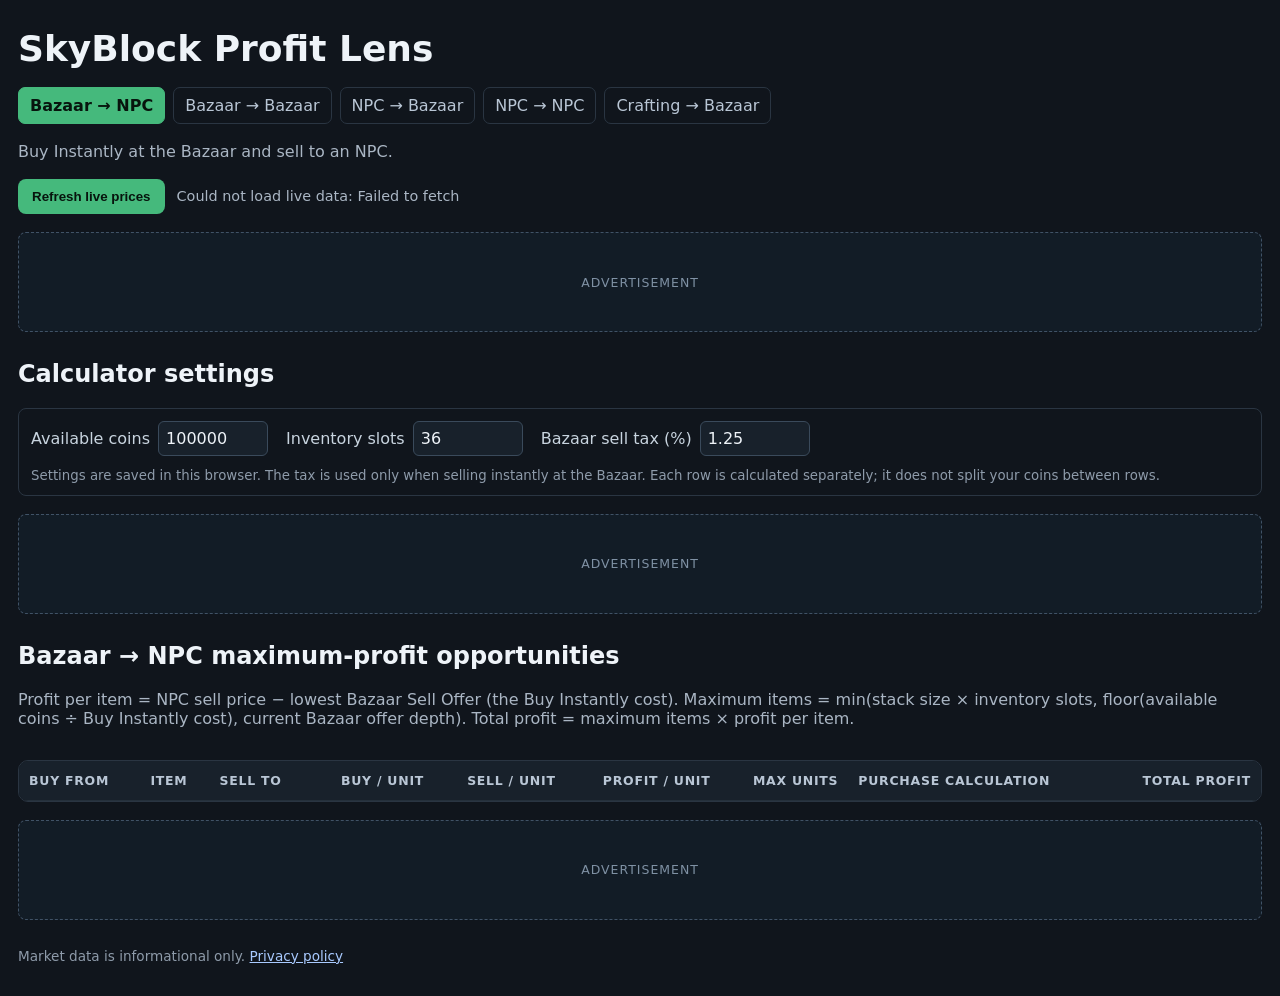
==== docs/index.html @ 34f0963f "Add configurable Bazaar sale tax" ====
<!doctype html><html lang="en"><head><meta charset="utf-8"><meta name="viewport" content="width=device-width, initial-scale=1"><title>SkyBlock Bazaar to NPC Profit Calculator</title><script async data-adsense-loader="true" src="https://pagead2.googlesyndication.com/pagead/js/adsbygoogle.js?client=ca-pub-4658532603581606" crossorigin="anonymous"></script><link rel="stylesheet" href="./styles.css"></head><body data-route="bazaar_to_npc"><h1>SkyBlock Profit Lens</h1><nav aria-label="Profit methods"><a href="./" data-route-link="bazaar_to_npc">Bazaar → NPC</a><a href="./bazaar-to-bazaar.html" data-route-link="bazaar_to_bazaar">Bazaar → Bazaar</a><a href="./npc-to-bazaar.html" data-route-link="npc_to_bazaar">NPC → Bazaar</a><a href="./npc-to-npc.html" data-route-link="npc_to_npc">NPC → NPC</a><a href="./crafting.html" data-route-link="crafting">Crafting → Bazaar</a></nav><p id="intro"></p><button id="refresh">Refresh live prices</button><button id="reset-npc-marks" class="secondary" type="button">Reset NPC daily marks</button><span id="status">Loading...</span><div class="ad-slot" data-ad-slot="header"><span>Advertisement</span></div><aside class="ad-slot ad-rail ad-rail-left" data-ad-slot="left_rail"><span>Advertisement</span></aside><aside class="ad-slot ad-rail ad-rail-right" data-ad-slot="right_rail"><span>Advertisement</span></aside><h2>Calculator settings</h2><div class="settings"><label>Available coins <input id="available-coins" type="number" min="0" step="1" value="100000"></label><label>Inventory slots <input id="inventory-slots" type="number" min="1" max="36" step="1" value="36"></label><label>Bazaar sell tax (%) <input id="bazaar-tax" type="number" min="0" max="100" step="0.01" value="1.25"></label><small>Settings are saved in this browser. The tax is used only when selling instantly at the Bazaar. Each row is calculated separately; it does not split your coins between rows.</small></div><div class="ad-slot" data-ad-slot="settings"><span>Advertisement</span></div><h2 id="method-title"></h2><p id="formula-note"></p><div id="summary" class="summary"></div><div class="table-wrap"><table><thead><tr><th id="buy-from-header">Buy from</th><th id="item-header">Item</th><th id="sell-to-header">Sell to</th><th id="buy-header" class="coins">Buy / unit</th><th id="sell-header" class="coins">Sell / unit</th><th id="profit-header" class="coins">Profit / unit</th><th id="max-header" class="coins">Max units</th><th>Purchase calculation</th><th class="coins">Total profit</th><th id="daily-header">NPC daily limit used?</th></tr></thead><tbody id="results"></tbody></table></div><div class="ad-slot" data-ad-slot="footer"><span>Advertisement</span></div><footer>Market data is informational only. <a href="./privacy.html">Privacy policy</a></footer><script src="./adsense-config.js"></script><script src="./app.js"></script></body></html>
---- docs/styles.css ----
:root { color-scheme: dark; font-family: Inter, system-ui, sans-serif; }
* { box-sizing: border-box; }
body { max-width: 1400px; margin: 0 auto; padding: 28px 18px; background: #10151c; color: #eef3f8; }
h1 { margin: 0; font-size: clamp(1.55rem, 4vw, 2.25rem); }
h2 { margin-top: 28px; } p { color: #aab6c4; margin: 8px 0 18px; }
nav { display: flex; flex-wrap: wrap; gap: 8px; margin: 18px 0; }
nav a { color: #b9c6d5; text-decoration: none; padding: 8px 11px; border: 1px solid #2a3542; border-radius: 7px; }
nav a.active { color: #07140d; background: #45b97c; border-color: #45b97c; font-weight: 700; }
button { border: 0; border-radius: 8px; background: #45b97c; color: #07140d; font-weight: 700; padding: 10px 14px; cursor: pointer; }
button:disabled { opacity: .6; cursor: wait; } #status { margin-left: 12px; color: #aab6c4; font-size: .9rem; }
.settings { display:flex; align-items:center; flex-wrap:wrap; gap:12px 18px; padding:12px; border:1px solid #2a3542; border-radius:8px; }
.settings label { display:flex; align-items:center; gap:8px; color:#c8d4df; }.settings input { width:110px; border:1px solid #3a4a5b; border-radius:6px; background:#18212b; color:#eef3f8; padding:7px; font:inherit; }.settings small{color:#8e9baa;flex-basis:100%}
.summary { display:flex; flex-wrap:wrap; gap:10px; margin:12px 0; color:#c8d4df; }.summary span{padding:8px 10px;background:#18212b;border-radius:7px;font-variant-numeric:tabular-nums}
.source { min-width: 145px; color: #d5e0eb; white-space: nowrap; }
.table-wrap { margin-top:14px; border:1px solid #2a3542; border-radius:10px; overflow-x:auto; } table{width:100%;min-width:1180px;border-collapse:collapse} th,td{padding:12px 10px;text-align:left;border-bottom:1px solid #25303b} th{background:#18212b;color:#b9c6d5;font-size:.78rem;letter-spacing:.06em;text-transform:uppercase}tr:last-child td{border-bottom:0}tr:hover td{background:#17212b}.coins{text-align:right;font-variant-numeric:tabular-nums;white-space:nowrap}.profit{color:#72e3a4;font-weight:700}.formula{color:#a9caff;white-space:nowrap}.error{color:#ff8e8e}
.ad-slot { min-height:100px; display:grid; place-items:center; margin:18px 0; border:1px dashed #405266; border-radius:8px; background:#121c26; color:#7f91a4; font-size:.78rem; letter-spacing:.08em; text-transform:uppercase }.ad-slot:has(ins){display:block;min-height:0;border-style:solid}.ad-slot.ad-preview{border-color:#7d65d8;background:#1d1835;color:#d4c7ff}.ad-rail{display:none;position:fixed;top:150px;width:140px;min-height:600px;z-index:2}.ad-rail-left{left:max(12px,calc(50vw - 900px))}.ad-rail-right{right:max(12px,calc(50vw - 900px))}@media (min-width:1750px){.ad-rail{display:grid}}footer{margin:28px 0 4px;color:#8e9baa;font-size:.85rem}footer a{color:#a9caff}

.secondary { background: #273545; color: #dce7f2; }
.limit-used td { opacity: .52; }
td:has(input[type="checkbox"]) { text-align: center; }
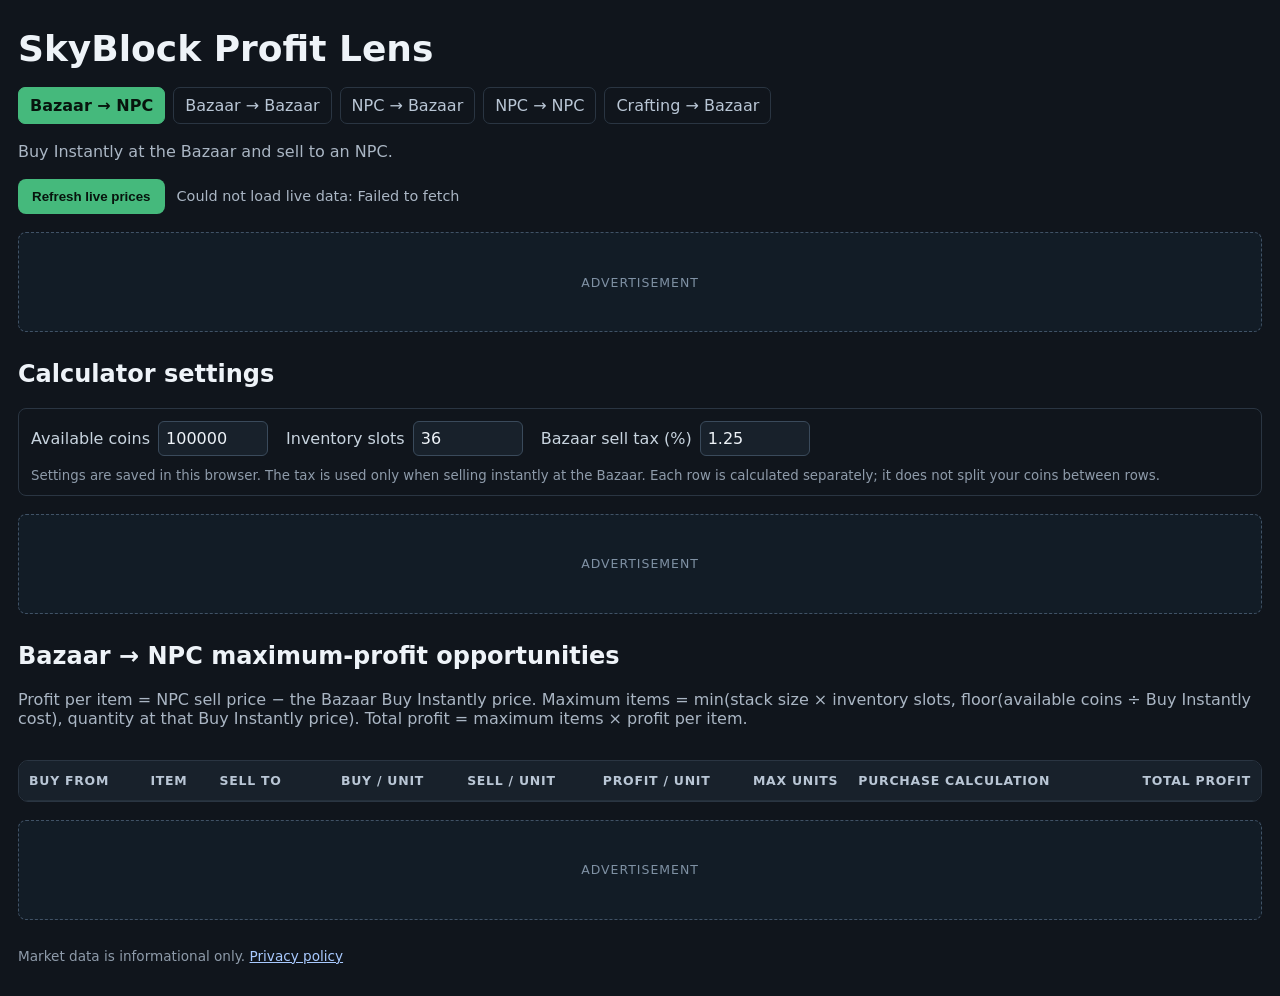
==== commit 2101772c: "Version calculator script after Bazaar price fix" ====
--- a/docs/index.html
+++ b/docs/index.html
@@ -1 +1 @@
-<!doctype html><html lang="en"><head><meta charset="utf-8"><meta name="viewport" content="width=device-width, initial-scale=1"><title>SkyBlock Bazaar to NPC Profit Calculator</title><script async data-adsense-loader="true" src="https://pagead2.googlesyndication.com/pagead/js/adsbygoogle.js?client=ca-pub-4658532603581606" crossorigin="anonymous"></script><link rel="stylesheet" href="./styles.css"></head><body data-route="bazaar_to_npc"><h1>SkyBlock Profit Lens</h1><nav aria-label="Profit methods"><a href="./" data-route-link="bazaar_to_npc">Bazaar → NPC</a><a href="./bazaar-to-bazaar.html" data-route-link="bazaar_to_bazaar">Bazaar → Bazaar</a><a href="./npc-to-bazaar.html" data-route-link="npc_to_bazaar">NPC → Bazaar</a><a href="./npc-to-npc.html" data-route-link="npc_to_npc">NPC → NPC</a><a href="./crafting.html" data-route-link="crafting">Crafting → Bazaar</a></nav><p id="intro"></p><button id="refresh">Refresh live prices</button><button id="reset-npc-marks" class="secondary" type="button">Reset NPC daily marks</button><span id="status">Loading...</span><div class="ad-slot" data-ad-slot="header"><span>Advertisement</span></div><aside class="ad-slot ad-rail ad-rail-left" data-ad-slot="left_rail"><span>Advertisement</span></aside><aside class="ad-slot ad-rail ad-rail-right" data-ad-slot="right_rail"><span>Advertisement</span></aside><h2>Calculator settings</h2><div class="settings"><label>Available coins <input id="available-coins" type="number" min="0" step="1" value="100000"></label><label>Inventory slots <input id="inventory-slots" type="number" min="1" max="36" step="1" value="36"></label><label>Bazaar sell tax (%) <input id="bazaar-tax" type="number" min="0" max="100" step="0.01" value="1.25"></label><small>Settings are saved in this browser. The tax is used only when selling instantly at the Bazaar. Each row is calculated separately; it does not split your coins between rows.</small></div><div class="ad-slot" data-ad-slot="settings"><span>Advertisement</span></div><h2 id="method-title"></h2><p id="formula-note"></p><div id="summary" class="summary"></div><div class="table-wrap"><table><thead><tr><th id="buy-from-header">Buy from</th><th id="item-header">Item</th><th id="sell-to-header">Sell to</th><th id="buy-header" class="coins">Buy / unit</th><th id="sell-header" class="coins">Sell / unit</th><th id="profit-header" class="coins">Profit / unit</th><th id="max-header" class="coins">Max units</th><th>Purchase calculation</th><th class="coins">Total profit</th><th id="daily-header">NPC daily limit used?</th></tr></thead><tbody id="results"></tbody></table></div><div class="ad-slot" data-ad-slot="footer"><span>Advertisement</span></div><footer>Market data is informational only. <a href="./privacy.html">Privacy policy</a></footer><script src="./adsense-config.js"></script><script src="./app.js"></script></body></html>
+<!doctype html><html lang="en"><head><meta charset="utf-8"><meta name="viewport" content="width=device-width, initial-scale=1"><title>SkyBlock Bazaar to NPC Profit Calculator</title><script async data-adsense-loader="true" src="https://pagead2.googlesyndication.com/pagead/js/adsbygoogle.js?client=ca-pub-4658532603581606" crossorigin="anonymous"></script><link rel="stylesheet" href="./styles.css"></head><body data-route="bazaar_to_npc"><h1>SkyBlock Profit Lens</h1><nav aria-label="Profit methods"><a href="./" data-route-link="bazaar_to_npc">Bazaar → NPC</a><a href="./bazaar-to-bazaar.html" data-route-link="bazaar_to_bazaar">Bazaar → Bazaar</a><a href="./npc-to-bazaar.html" data-route-link="npc_to_bazaar">NPC → Bazaar</a><a href="./npc-to-npc.html" data-route-link="npc_to_npc">NPC → NPC</a><a href="./crafting.html" data-route-link="crafting">Crafting → Bazaar</a></nav><p id="intro"></p><button id="refresh">Refresh live prices</button><button id="reset-npc-marks" class="secondary" type="button">Reset NPC daily marks</button><span id="status">Loading...</span><div class="ad-slot" data-ad-slot="header"><span>Advertisement</span></div><aside class="ad-slot ad-rail ad-rail-left" data-ad-slot="left_rail"><span>Advertisement</span></aside><aside class="ad-slot ad-rail ad-rail-right" data-ad-slot="right_rail"><span>Advertisement</span></aside><h2>Calculator settings</h2><div class="settings"><label>Available coins <input id="available-coins" type="number" min="0" step="1" value="100000"></label><label>Inventory slots <input id="inventory-slots" type="number" min="1" max="36" step="1" value="36"></label><label>Bazaar sell tax (%) <input id="bazaar-tax" type="number" min="0" max="100" step="0.01" value="1.25"></label><small>Settings are saved in this browser. The tax is used only when selling instantly at the Bazaar. Each row is calculated separately; it does not split your coins between rows.</small></div><div class="ad-slot" data-ad-slot="settings"><span>Advertisement</span></div><h2 id="method-title"></h2><p id="formula-note"></p><div id="summary" class="summary"></div><div class="table-wrap"><table><thead><tr><th id="buy-from-header">Buy from</th><th id="item-header">Item</th><th id="sell-to-header">Sell to</th><th id="buy-header" class="coins">Buy / unit</th><th id="sell-header" class="coins">Sell / unit</th><th id="profit-header" class="coins">Profit / unit</th><th id="max-header" class="coins">Max units</th><th>Purchase calculation</th><th class="coins">Total profit</th><th id="daily-header">NPC daily limit used?</th></tr></thead><tbody id="results"></tbody></table></div><div class="ad-slot" data-ad-slot="footer"><span>Advertisement</span></div><footer>Market data is informational only. <a href="./privacy.html">Privacy policy</a></footer><script src="./adsense-config.js"></script><script src="./app.js?v=dd5412b"></script></body></html>
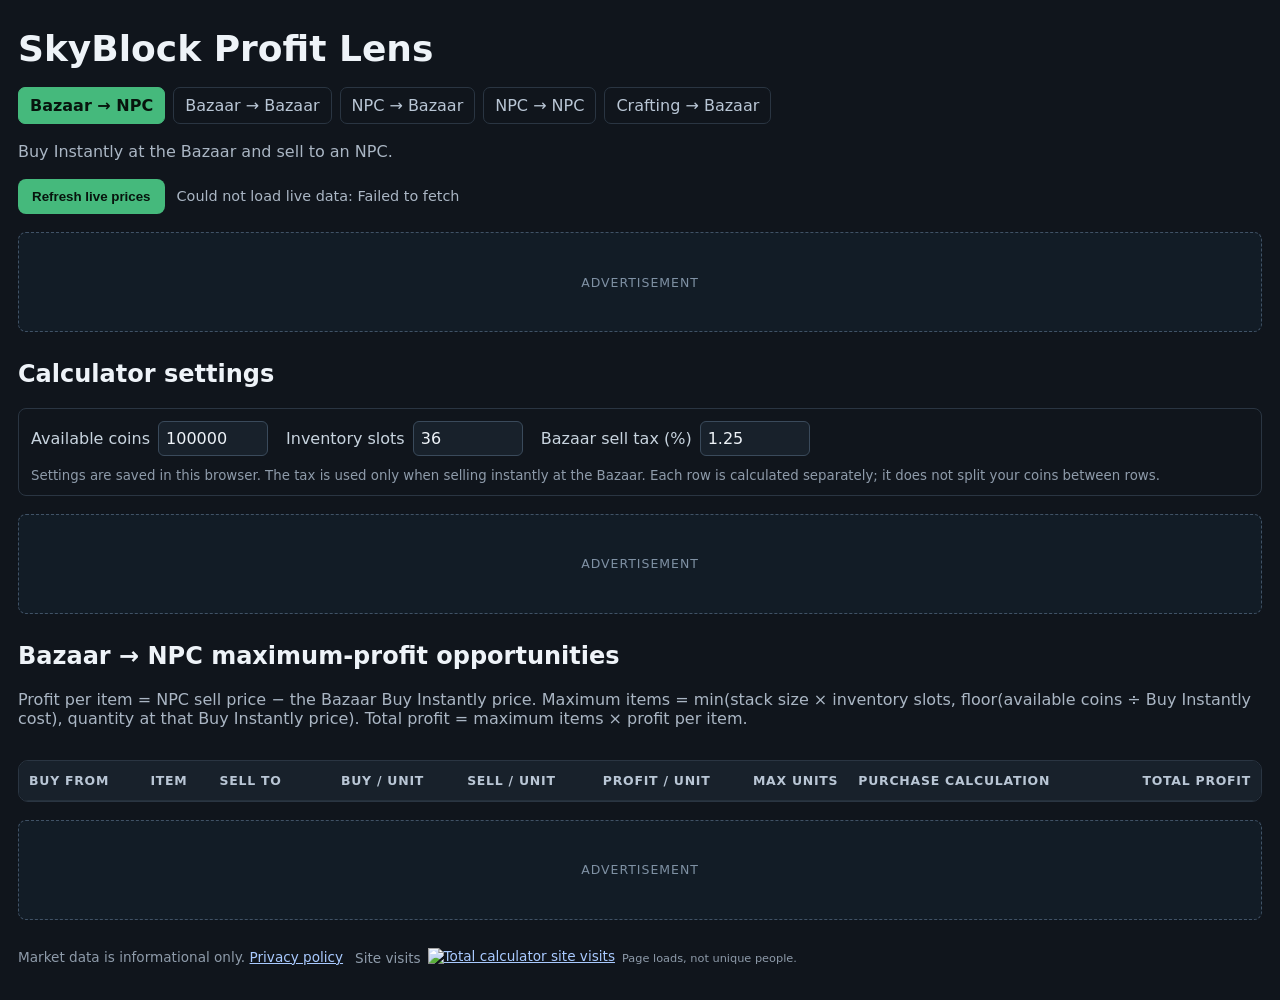
==== commit 1f465c50: "Show visit counter on calculator pages" ====
--- a/docs/index.html
+++ b/docs/index.html
@@ -1 +1 @@
-<!doctype html><html lang="en"><head><meta charset="utf-8"><meta name="viewport" content="width=device-width, initial-scale=1"><title>SkyBlock Bazaar to NPC Profit Calculator</title><script async data-adsense-loader="true" src="https://pagead2.googlesyndication.com/pagead/js/adsbygoogle.js?client=ca-pub-4658532603581606" crossorigin="anonymous"></script><link rel="stylesheet" href="./styles.css"></head><body data-route="bazaar_to_npc"><h1>SkyBlock Profit Lens</h1><nav aria-label="Profit methods"><a href="./" data-route-link="bazaar_to_npc">Bazaar → NPC</a><a href="./bazaar-to-bazaar.html" data-route-link="bazaar_to_bazaar">Bazaar → Bazaar</a><a href="./npc-to-bazaar.html" data-route-link="npc_to_bazaar">NPC → Bazaar</a><a href="./npc-to-npc.html" data-route-link="npc_to_npc">NPC → NPC</a><a href="./crafting.html" data-route-link="crafting">Crafting → Bazaar</a></nav><p id="intro"></p><button id="refresh">Refresh live prices</button><button id="reset-npc-marks" class="secondary" type="button">Reset NPC daily marks</button><span id="status">Loading...</span><div class="ad-slot" data-ad-slot="header"><span>Advertisement</span></div><aside class="ad-slot ad-rail ad-rail-left" data-ad-slot="left_rail"><span>Advertisement</span></aside><aside class="ad-slot ad-rail ad-rail-right" data-ad-slot="right_rail"><span>Advertisement</span></aside><h2>Calculator settings</h2><div class="settings"><label>Available coins <input id="available-coins" type="number" min="0" step="1" value="100000"></label><label>Inventory slots <input id="inventory-slots" type="number" min="1" max="36" step="1" value="36"></label><label>Bazaar sell tax (%) <input id="bazaar-tax" type="number" min="0" max="100" step="0.01" value="1.25"></label><small>Settings are saved in this browser. The tax is used only when selling instantly at the Bazaar. Each row is calculated separately; it does not split your coins between rows.</small></div><div class="ad-slot" data-ad-slot="settings"><span>Advertisement</span></div><h2 id="method-title"></h2><p id="formula-note"></p><div id="summary" class="summary"></div><div class="table-wrap"><table><thead><tr><th id="buy-from-header">Buy from</th><th id="item-header">Item</th><th id="sell-to-header">Sell to</th><th id="buy-header" class="coins">Buy / unit</th><th id="sell-header" class="coins">Sell / unit</th><th id="profit-header" class="coins">Profit / unit</th><th id="max-header" class="coins">Max units</th><th>Purchase calculation</th><th class="coins">Total profit</th><th id="daily-header">NPC daily limit used?</th></tr></thead><tbody id="results"></tbody></table></div><div class="ad-slot" data-ad-slot="footer"><span>Advertisement</span></div><footer>Market data is informational only. <a href="./privacy.html">Privacy policy</a></footer><script src="./adsense-config.js"></script><script src="./app.js?v=dd5412b"></script></body></html>
+<!doctype html><html lang="en"><head><meta charset="utf-8"><meta name="viewport" content="width=device-width, initial-scale=1"><title>SkyBlock Bazaar to NPC Profit Calculator</title><script async data-adsense-loader="true" src="https://pagead2.googlesyndication.com/pagead/js/adsbygoogle.js?client=ca-pub-4658532603581606" crossorigin="anonymous"></script><link rel="stylesheet" href="./styles.css"></head><body data-route="bazaar_to_npc"><h1>SkyBlock Profit Lens</h1><nav aria-label="Profit methods"><a href="./" data-route-link="bazaar_to_npc">Bazaar → NPC</a><a href="./bazaar-to-bazaar.html" data-route-link="bazaar_to_bazaar">Bazaar → Bazaar</a><a href="./npc-to-bazaar.html" data-route-link="npc_to_bazaar">NPC → Bazaar</a><a href="./npc-to-npc.html" data-route-link="npc_to_npc">NPC → NPC</a><a href="./crafting.html" data-route-link="crafting">Crafting → Bazaar</a></nav><p id="intro"></p><button id="refresh">Refresh live prices</button><button id="reset-npc-marks" class="secondary" type="button">Reset NPC daily marks</button><span id="status">Loading...</span><div class="ad-slot" data-ad-slot="header"><span>Advertisement</span></div><aside class="ad-slot ad-rail ad-rail-left" data-ad-slot="left_rail"><span>Advertisement</span></aside><aside class="ad-slot ad-rail ad-rail-right" data-ad-slot="right_rail"><span>Advertisement</span></aside><h2>Calculator settings</h2><div class="settings"><label>Available coins <input id="available-coins" type="number" min="0" step="1" value="100000"></label><label>Inventory slots <input id="inventory-slots" type="number" min="1" max="36" step="1" value="36"></label><label>Bazaar sell tax (%) <input id="bazaar-tax" type="number" min="0" max="100" step="0.01" value="1.25"></label><small>Settings are saved in this browser. The tax is used only when selling instantly at the Bazaar. Each row is calculated separately; it does not split your coins between rows.</small></div><div class="ad-slot" data-ad-slot="settings"><span>Advertisement</span></div><h2 id="method-title"></h2><p id="formula-note"></p><div id="summary" class="summary"></div><div class="table-wrap"><table><thead><tr><th id="buy-from-header">Buy from</th><th id="item-header">Item</th><th id="sell-to-header">Sell to</th><th id="buy-header" class="coins">Buy / unit</th><th id="sell-header" class="coins">Sell / unit</th><th id="profit-header" class="coins">Profit / unit</th><th id="max-header" class="coins">Max units</th><th>Purchase calculation</th><th class="coins">Total profit</th><th id="daily-header">NPC daily limit used?</th></tr></thead><tbody id="results"></tbody></table></div><div class="ad-slot" data-ad-slot="footer"><span>Advertisement</span></div><footer>Market data is informational only. <a href="./privacy.html">Privacy policy</a><span class="visit-counter"><span>Site visits</span><a href="https://hits.sh/omkarrajeshkokane.github.io/hypixel-skyblock-profit-lens/" target="_blank" rel="noopener noreferrer"><img src="https://hits.sh/omkarrajeshkokane.github.io/hypixel-skyblock-profit-lens.svg?view=total&amp;style=flat-square&amp;label=Visits&amp;color=3bc480&amp;labelColor=182230" alt="Total calculator site visits" loading="lazy"></a><small>Page loads, not unique people.</small></span></footer><script src="./adsense-config.js"></script><script src="./app.js?v=recipe-audit-20260804"></script></body></html>
--- a/docs/styles.css
+++ b/docs/styles.css
@@ -18,3 +18,5 @@
 .secondary { background: #273545; color: #dce7f2; }
 .limit-used td { opacity: .52; }
 td:has(input[type="checkbox"]) { text-align: center; }
+
+.visit-counter{display:inline-flex;align-items:center;gap:7px;margin-left:12px;vertical-align:middle}.visit-counter img{display:block;height:20px;max-width:100%}.visit-counter small{color:#8e9baa}
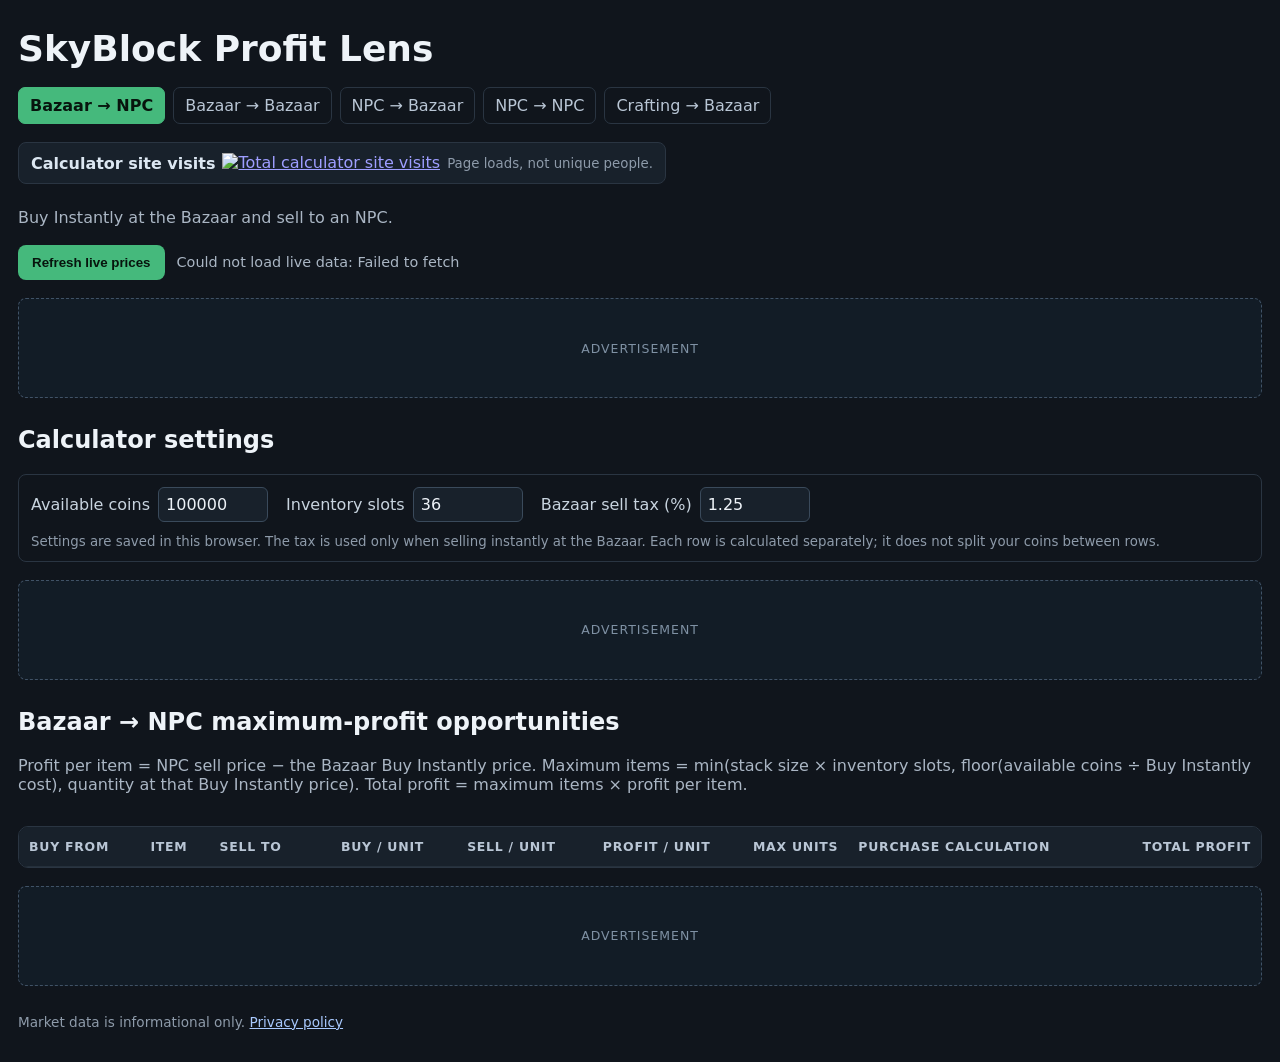
==== commit 78bffd85: "Promote visit counter on calculator home" ====
--- a/docs/index.html
+++ b/docs/index.html
@@ -1 +1 @@
-<!doctype html><html lang="en"><head><meta charset="utf-8"><meta name="viewport" content="width=device-width, initial-scale=1"><title>SkyBlock Bazaar to NPC Profit Calculator</title><script async data-adsense-loader="true" src="https://pagead2.googlesyndication.com/pagead/js/adsbygoogle.js?client=ca-pub-4658532603581606" crossorigin="anonymous"></script><link rel="stylesheet" href="./styles.css"></head><body data-route="bazaar_to_npc"><h1>SkyBlock Profit Lens</h1><nav aria-label="Profit methods"><a href="./" data-route-link="bazaar_to_npc">Bazaar → NPC</a><a href="./bazaar-to-bazaar.html" data-route-link="bazaar_to_bazaar">Bazaar → Bazaar</a><a href="./npc-to-bazaar.html" data-route-link="npc_to_bazaar">NPC → Bazaar</a><a href="./npc-to-npc.html" data-route-link="npc_to_npc">NPC → NPC</a><a href="./crafting.html" data-route-link="crafting">Crafting → Bazaar</a></nav><p id="intro"></p><button id="refresh">Refresh live prices</button><button id="reset-npc-marks" class="secondary" type="button">Reset NPC daily marks</button><span id="status">Loading...</span><div class="ad-slot" data-ad-slot="header"><span>Advertisement</span></div><aside class="ad-slot ad-rail ad-rail-left" data-ad-slot="left_rail"><span>Advertisement</span></aside><aside class="ad-slot ad-rail ad-rail-right" data-ad-slot="right_rail"><span>Advertisement</span></aside><h2>Calculator settings</h2><div class="settings"><label>Available coins <input id="available-coins" type="number" min="0" step="1" value="100000"></label><label>Inventory slots <input id="inventory-slots" type="number" min="1" max="36" step="1" value="36"></label><label>Bazaar sell tax (%) <input id="bazaar-tax" type="number" min="0" max="100" step="0.01" value="1.25"></label><small>Settings are saved in this browser. The tax is used only when selling instantly at the Bazaar. Each row is calculated separately; it does not split your coins between rows.</small></div><div class="ad-slot" data-ad-slot="settings"><span>Advertisement</span></div><h2 id="method-title"></h2><p id="formula-note"></p><div id="summary" class="summary"></div><div class="table-wrap"><table><thead><tr><th id="buy-from-header">Buy from</th><th id="item-header">Item</th><th id="sell-to-header">Sell to</th><th id="buy-header" class="coins">Buy / unit</th><th id="sell-header" class="coins">Sell / unit</th><th id="profit-header" class="coins">Profit / unit</th><th id="max-header" class="coins">Max units</th><th>Purchase calculation</th><th class="coins">Total profit</th><th id="daily-header">NPC daily limit used?</th></tr></thead><tbody id="results"></tbody></table></div><div class="ad-slot" data-ad-slot="footer"><span>Advertisement</span></div><footer>Market data is informational only. <a href="./privacy.html">Privacy policy</a><span class="visit-counter"><span>Site visits</span><a href="https://hits.sh/omkarrajeshkokane.github.io/hypixel-skyblock-profit-lens/" target="_blank" rel="noopener noreferrer"><img src="https://hits.sh/omkarrajeshkokane.github.io/hypixel-skyblock-profit-lens.svg?view=total&amp;style=flat-square&amp;label=Visits&amp;color=3bc480&amp;labelColor=182230" alt="Total calculator site visits" loading="lazy"></a><small>Page loads, not unique people.</small></span></footer><script src="./adsense-config.js"></script><script src="./app.js?v=recipe-audit-20260804"></script></body></html>
+<!doctype html><html lang="en"><head><meta charset="utf-8"><meta name="viewport" content="width=device-width, initial-scale=1"><title>SkyBlock Bazaar to NPC Profit Calculator</title><script async data-adsense-loader="true" src="https://pagead2.googlesyndication.com/pagead/js/adsbygoogle.js?client=ca-pub-4658532603581606" crossorigin="anonymous"></script><link rel="stylesheet" href="./styles.css"></head><body data-route="bazaar_to_npc"><h1>SkyBlock Profit Lens</h1><nav aria-label="Profit methods"><a href="./" data-route-link="bazaar_to_npc">Bazaar → NPC</a><a href="./bazaar-to-bazaar.html" data-route-link="bazaar_to_bazaar">Bazaar → Bazaar</a><a href="./npc-to-bazaar.html" data-route-link="npc_to_bazaar">NPC → Bazaar</a><a href="./npc-to-npc.html" data-route-link="npc_to_npc">NPC → NPC</a><a href="./crafting.html" data-route-link="crafting">Crafting → Bazaar</a></nav><div class="visit-counter home-visit-counter"><strong>Calculator site visits</strong><a href="https://hits.sh/omkarrajeshkokane.github.io/hypixel-skyblock-profit-lens/" target="_blank" rel="noopener noreferrer"><img src="https://hits.sh/omkarrajeshkokane.github.io/hypixel-skyblock-profit-lens.svg?view=total&amp;style=flat-square&amp;label=Visits&amp;color=3bc480&amp;labelColor=182230" alt="Total calculator site visits" loading="lazy"></a><small>Page loads, not unique people.</small></div><p id="intro"></p><button id="refresh">Refresh live prices</button><button id="reset-npc-marks" class="secondary" type="button">Reset NPC daily marks</button><span id="status">Loading...</span><div class="ad-slot" data-ad-slot="header"><span>Advertisement</span></div><aside class="ad-slot ad-rail ad-rail-left" data-ad-slot="left_rail"><span>Advertisement</span></aside><aside class="ad-slot ad-rail ad-rail-right" data-ad-slot="right_rail"><span>Advertisement</span></aside><h2>Calculator settings</h2><div class="settings"><label>Available coins <input id="available-coins" type="number" min="0" step="1" value="100000"></label><label>Inventory slots <input id="inventory-slots" type="number" min="1" max="36" step="1" value="36"></label><label>Bazaar sell tax (%) <input id="bazaar-tax" type="number" min="0" max="100" step="0.01" value="1.25"></label><small>Settings are saved in this browser. The tax is used only when selling instantly at the Bazaar. Each row is calculated separately; it does not split your coins between rows.</small></div><div class="ad-slot" data-ad-slot="settings"><span>Advertisement</span></div><h2 id="method-title"></h2><p id="formula-note"></p><div id="summary" class="summary"></div><div class="table-wrap"><table><thead><tr><th id="buy-from-header">Buy from</th><th id="item-header">Item</th><th id="sell-to-header">Sell to</th><th id="buy-header" class="coins">Buy / unit</th><th id="sell-header" class="coins">Sell / unit</th><th id="profit-header" class="coins">Profit / unit</th><th id="max-header" class="coins">Max units</th><th>Purchase calculation</th><th class="coins">Total profit</th><th id="daily-header">NPC daily limit used?</th></tr></thead><tbody id="results"></tbody></table></div><div class="ad-slot" data-ad-slot="footer"><span>Advertisement</span></div><footer>Market data is informational only. <a href="./privacy.html">Privacy policy</a></footer><script src="./adsense-config.js"></script><script src="./app.js?v=recipe-audit-20260804"></script></body></html>
--- a/docs/styles.css
+++ b/docs/styles.css
@@ -20,3 +20,5 @@
 td:has(input[type="checkbox"]) { text-align: center; }
 
 .visit-counter{display:inline-flex;align-items:center;gap:7px;margin-left:12px;vertical-align:middle}.visit-counter img{display:block;height:20px;max-width:100%}.visit-counter small{color:#8e9baa}
+
+.home-visit-counter{margin:0 0 16px;padding:10px 12px;border:1px solid #2a3542;border-radius:8px;background:#18212b;width:fit-content}.home-visit-counter strong{color:#dce7f2}
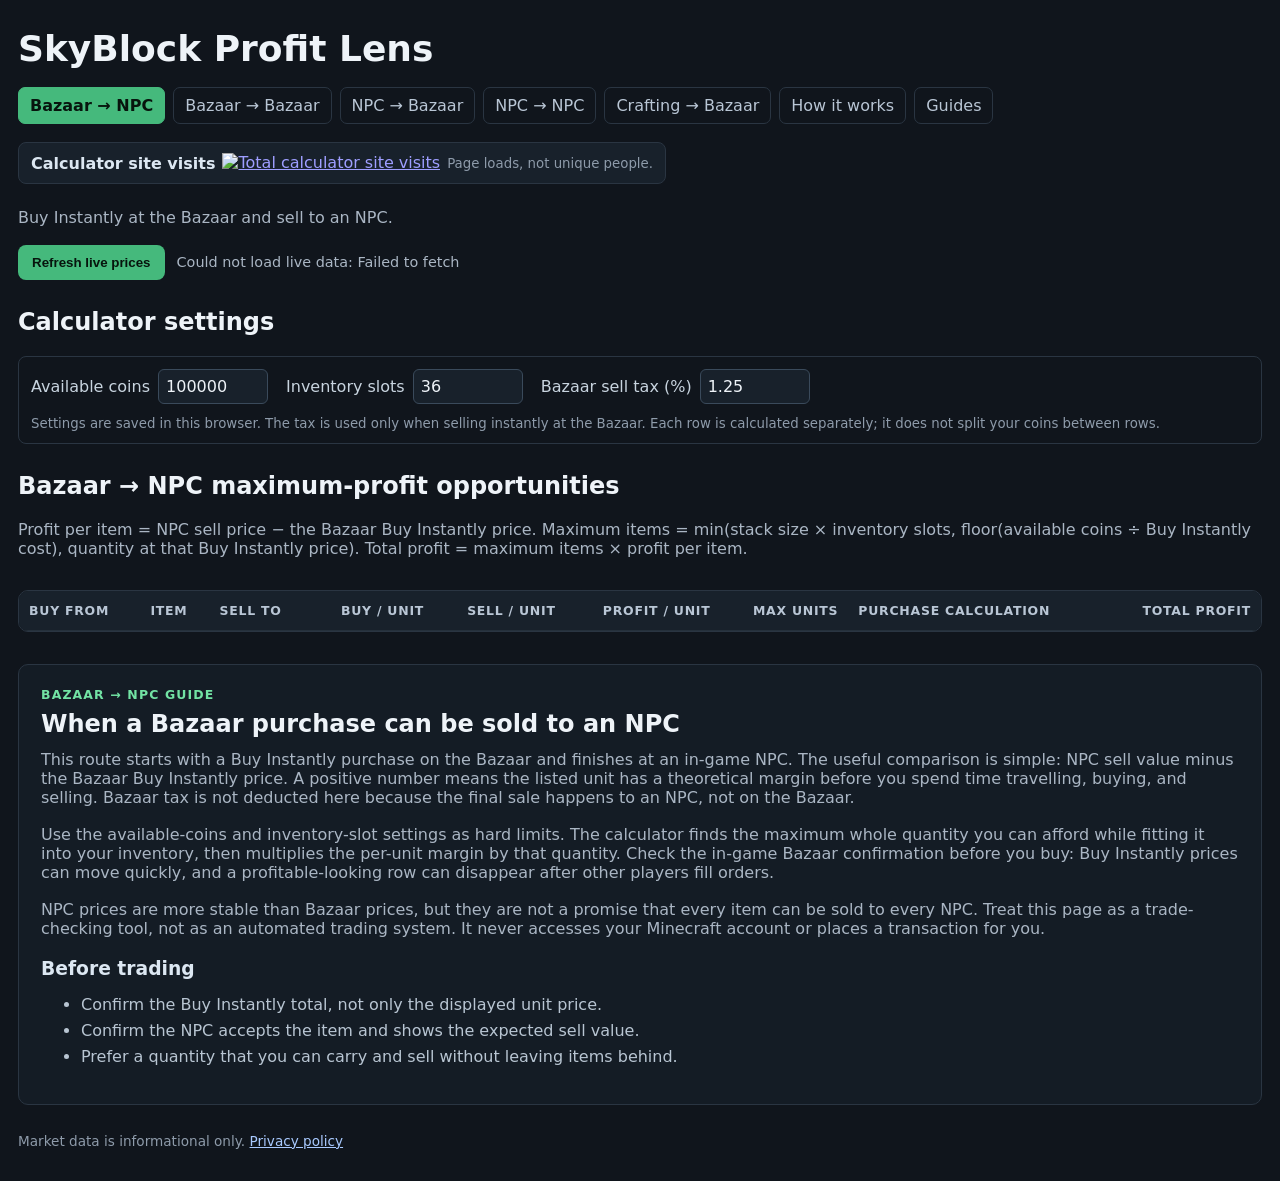
==== commit cd4bc55f: "Improve calculator content for AdSense review" ====
--- a/docs/index.html
+++ b/docs/index.html
@@ -1 +1 @@
-<!doctype html><html lang="en"><head><meta charset="utf-8"><meta name="viewport" content="width=device-width, initial-scale=1"><title>SkyBlock Bazaar to NPC Profit Calculator</title><script async data-adsense-loader="true" src="https://pagead2.googlesyndication.com/pagead/js/adsbygoogle.js?client=ca-pub-4658532603581606" crossorigin="anonymous"></script><link rel="stylesheet" href="./styles.css"></head><body data-route="bazaar_to_npc"><h1>SkyBlock Profit Lens</h1><nav aria-label="Profit methods"><a href="./" data-route-link="bazaar_to_npc">Bazaar → NPC</a><a href="./bazaar-to-bazaar.html" data-route-link="bazaar_to_bazaar">Bazaar → Bazaar</a><a href="./npc-to-bazaar.html" data-route-link="npc_to_bazaar">NPC → Bazaar</a><a href="./npc-to-npc.html" data-route-link="npc_to_npc">NPC → NPC</a><a href="./crafting.html" data-route-link="crafting">Crafting → Bazaar</a></nav><div class="visit-counter home-visit-counter"><strong>Calculator site visits</strong><a href="https://hits.sh/omkarrajeshkokane.github.io/hypixel-skyblock-profit-lens/" target="_blank" rel="noopener noreferrer"><img src="https://hits.sh/omkarrajeshkokane.github.io/hypixel-skyblock-profit-lens.svg?view=total&amp;style=flat-square&amp;label=Visits&amp;color=3bc480&amp;labelColor=182230" alt="Total calculator site visits" loading="lazy"></a><small>Page loads, not unique people.</small></div><p id="intro"></p><button id="refresh">Refresh live prices</button><button id="reset-npc-marks" class="secondary" type="button">Reset NPC daily marks</button><span id="status">Loading...</span><div class="ad-slot" data-ad-slot="header"><span>Advertisement</span></div><aside class="ad-slot ad-rail ad-rail-left" data-ad-slot="left_rail"><span>Advertisement</span></aside><aside class="ad-slot ad-rail ad-rail-right" data-ad-slot="right_rail"><span>Advertisement</span></aside><h2>Calculator settings</h2><div class="settings"><label>Available coins <input id="available-coins" type="number" min="0" step="1" value="100000"></label><label>Inventory slots <input id="inventory-slots" type="number" min="1" max="36" step="1" value="36"></label><label>Bazaar sell tax (%) <input id="bazaar-tax" type="number" min="0" max="100" step="0.01" value="1.25"></label><small>Settings are saved in this browser. The tax is used only when selling instantly at the Bazaar. Each row is calculated separately; it does not split your coins between rows.</small></div><div class="ad-slot" data-ad-slot="settings"><span>Advertisement</span></div><h2 id="method-title"></h2><p id="formula-note"></p><div id="summary" class="summary"></div><div class="table-wrap"><table><thead><tr><th id="buy-from-header">Buy from</th><th id="item-header">Item</th><th id="sell-to-header">Sell to</th><th id="buy-header" class="coins">Buy / unit</th><th id="sell-header" class="coins">Sell / unit</th><th id="profit-header" class="coins">Profit / unit</th><th id="max-header" class="coins">Max units</th><th>Purchase calculation</th><th class="coins">Total profit</th><th id="daily-header">NPC daily limit used?</th></tr></thead><tbody id="results"></tbody></table></div><div class="ad-slot" data-ad-slot="footer"><span>Advertisement</span></div><footer>Market data is informational only. <a href="./privacy.html">Privacy policy</a></footer><script src="./adsense-config.js"></script><script src="./app.js?v=recipe-audit-20260804"></script></body></html>
+<!doctype html><html lang="en"><head><meta charset="utf-8"><meta name="viewport" content="width=device-width, initial-scale=1"><meta name="google-adsense-account" content="ca-pub-4658532603581606"><title>SkyBlock Bazaar to NPC Profit Calculator</title><script async data-adsense-loader="true" src="https://pagead2.googlesyndication.com/pagead/js/adsbygoogle.js?client=ca-pub-4658532603581606" crossorigin="anonymous"></script><link rel="stylesheet" href="./styles.css"></head><body data-route="bazaar_to_npc"><h1>SkyBlock Profit Lens</h1><nav aria-label="Profit methods"><a href="./" data-route-link="bazaar_to_npc">Bazaar → NPC</a><a href="./bazaar-to-bazaar.html" data-route-link="bazaar_to_bazaar">Bazaar → Bazaar</a><a href="./npc-to-bazaar.html" data-route-link="npc_to_bazaar">NPC → Bazaar</a><a href="./npc-to-npc.html" data-route-link="npc_to_npc">NPC → NPC</a><a href="./crafting.html" data-route-link="crafting">Crafting → Bazaar</a><a href="../how-it-works.html">How it works</a><a href="../guides.html">Guides</a></nav><div class="visit-counter home-visit-counter"><strong>Calculator site visits</strong><a href="https://hits.sh/omkarrajeshkokane.github.io/hypixel-skyblock-profit-lens/" target="_blank" rel="noopener noreferrer"><img src="https://hits.sh/omkarrajeshkokane.github.io/hypixel-skyblock-profit-lens.svg?view=total&amp;style=flat-square&amp;label=Visits&amp;color=3bc480&amp;labelColor=182230" alt="Total calculator site visits" loading="lazy"></a><small>Page loads, not unique people.</small></div><p id="intro"></p><button id="refresh">Refresh live prices</button><button id="reset-npc-marks" class="secondary" type="button">Reset NPC daily marks</button><span id="status">Loading...</span><h2>Calculator settings</h2><div class="settings"><label>Available coins <input id="available-coins" type="number" min="0" step="1" value="100000"></label><label>Inventory slots <input id="inventory-slots" type="number" min="1" max="36" step="1" value="36"></label><label>Bazaar sell tax (%) <input id="bazaar-tax" type="number" min="0" max="100" step="0.01" value="1.25"></label><small>Settings are saved in this browser. The tax is used only when selling instantly at the Bazaar. Each row is calculated separately; it does not split your coins between rows.</small></div><h2 id="method-title"></h2><p id="formula-note"></p><div id="summary" class="summary"></div><div class="table-wrap"><table><thead><tr><th id="buy-from-header">Buy from</th><th id="item-header">Item</th><th id="sell-to-header">Sell to</th><th id="buy-header" class="coins">Buy / unit</th><th id="sell-header" class="coins">Sell / unit</th><th id="profit-header" class="coins">Profit / unit</th><th id="max-header" class="coins">Max units</th><th>Purchase calculation</th><th class="coins">Total profit</th><th id="daily-header">NPC daily limit used?</th></tr></thead><tbody id="results"></tbody></table></div><section class="route-guide"><p class="eyebrow">Bazaar → NPC guide</p><h2>When a Bazaar purchase can be sold to an NPC</h2><p>This route starts with a Buy Instantly purchase on the Bazaar and finishes at an in-game NPC. The useful comparison is simple: NPC sell value minus the Bazaar Buy Instantly price. A positive number means the listed unit has a theoretical margin before you spend time travelling, buying, and selling. Bazaar tax is not deducted here because the final sale happens to an NPC, not on the Bazaar.</p><p>Use the available-coins and inventory-slot settings as hard limits. The calculator finds the maximum whole quantity you can afford while fitting it into your inventory, then multiplies the per-unit margin by that quantity. Check the in-game Bazaar confirmation before you buy: Buy Instantly prices can move quickly, and a profitable-looking row can disappear after other players fill orders.</p><p>NPC prices are more stable than Bazaar prices, but they are not a promise that every item can be sold to every NPC. Treat this page as a trade-checking tool, not as an automated trading system. It never accesses your Minecraft account or places a transaction for you.</p><h3>Before trading</h3><ul><li>Confirm the Buy Instantly total, not only the displayed unit price.</li><li>Confirm the NPC accepts the item and shows the expected sell value.</li><li>Prefer a quantity that you can carry and sell without leaving items behind.</li></ul></section><footer>Market data is informational only. <a href="./privacy.html">Privacy policy</a></footer><script src="./adsense-config.js"></script><script src="./app.js?v=recipe-audit-20260804"></script></body></html>
--- a/docs/styles.css
+++ b/docs/styles.css
@@ -22,3 +22,5 @@
 .visit-counter{display:inline-flex;align-items:center;gap:7px;margin-left:12px;vertical-align:middle}.visit-counter img{display:block;height:20px;max-width:100%}.visit-counter small{color:#8e9baa}
 
 .home-visit-counter{margin:0 0 16px;padding:10px 12px;border:1px solid #2a3542;border-radius:8px;background:#18212b;width:fit-content}.home-visit-counter strong{color:#dce7f2}
+
+.route-guide{margin:32px 0 22px;padding:22px;border:1px solid #2a3542;border-radius:10px;background:#141c25}.route-guide h2{margin:4px 0 12px}.route-guide h3{margin:20px 0 8px;color:#dce7f2}.route-guide li{margin:7px 0;color:#b8c5d2}.route-guide .eyebrow{margin:0 0 8px;color:#72e3a4;font-size:.78rem;font-weight:700;letter-spacing:.09em;text-transform:uppercase}
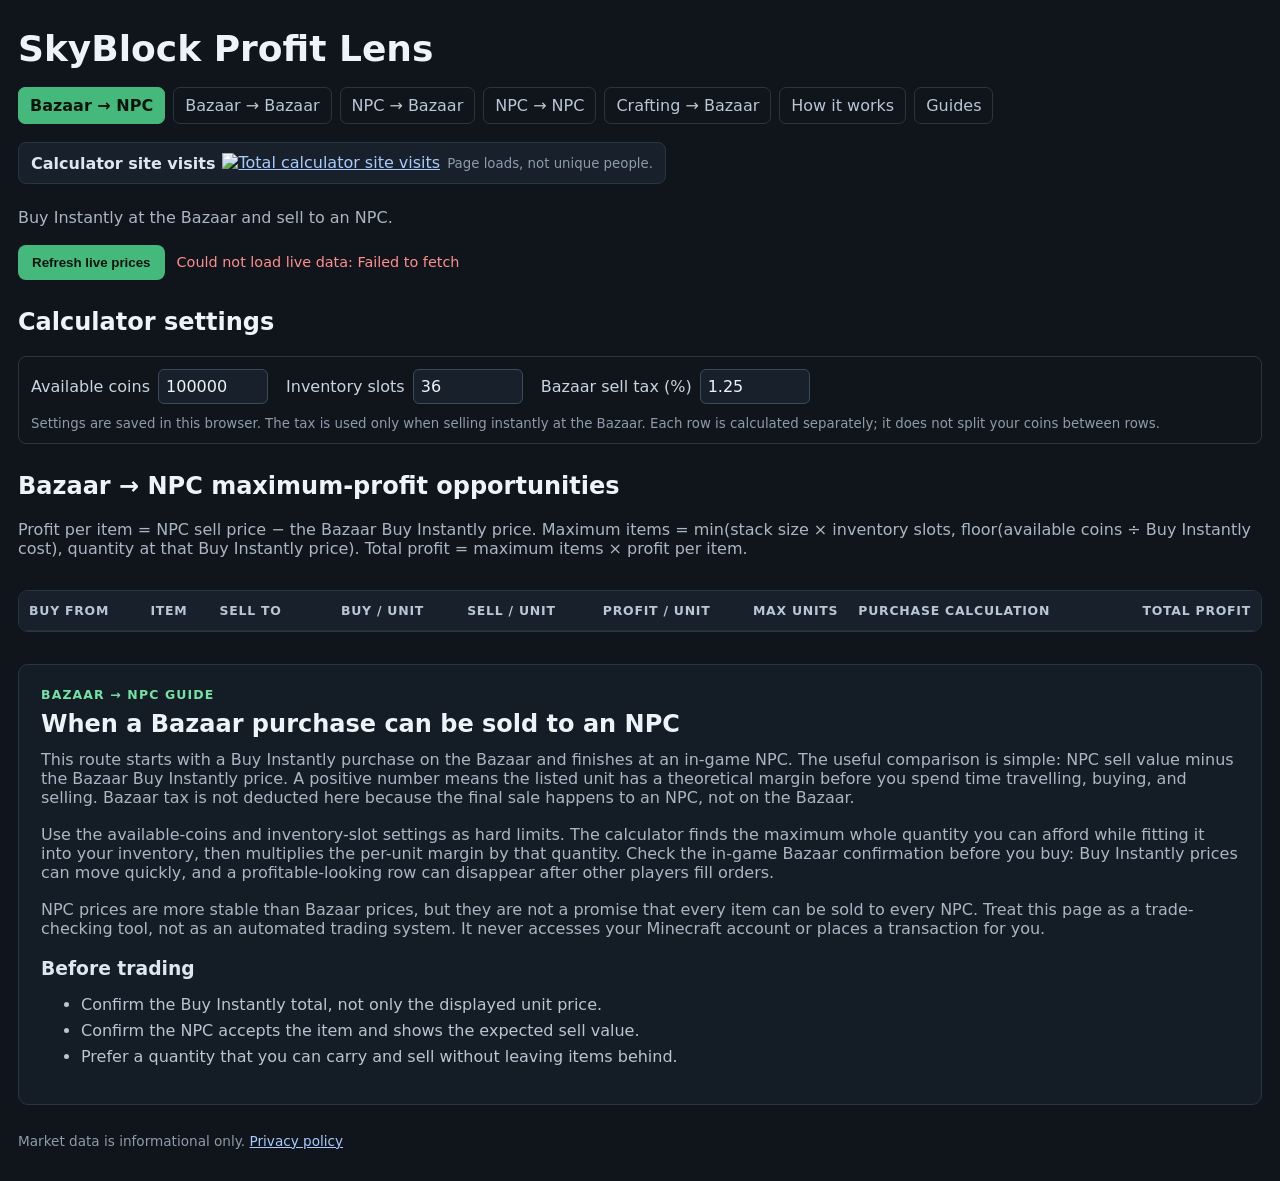
==== commit 3212b2fd: "Fix calculator reliability and prepare AdSense site content" ====
--- a/docs/index.html
+++ b/docs/index.html
@@ -1 +1 @@
-<!doctype html><html lang="en"><head><meta charset="utf-8"><meta name="viewport" content="width=device-width, initial-scale=1"><meta name="google-adsense-account" content="ca-pub-4658532603581606"><title>SkyBlock Bazaar to NPC Profit Calculator</title><script async data-adsense-loader="true" src="https://pagead2.googlesyndication.com/pagead/js/adsbygoogle.js?client=ca-pub-4658532603581606" crossorigin="anonymous"></script><link rel="stylesheet" href="./styles.css"></head><body data-route="bazaar_to_npc"><h1>SkyBlock Profit Lens</h1><nav aria-label="Profit methods"><a href="./" data-route-link="bazaar_to_npc">Bazaar → NPC</a><a href="./bazaar-to-bazaar.html" data-route-link="bazaar_to_bazaar">Bazaar → Bazaar</a><a href="./npc-to-bazaar.html" data-route-link="npc_to_bazaar">NPC → Bazaar</a><a href="./npc-to-npc.html" data-route-link="npc_to_npc">NPC → NPC</a><a href="./crafting.html" data-route-link="crafting">Crafting → Bazaar</a><a href="../how-it-works.html">How it works</a><a href="../guides.html">Guides</a></nav><div class="visit-counter home-visit-counter"><strong>Calculator site visits</strong><a href="https://hits.sh/omkarrajeshkokane.github.io/hypixel-skyblock-profit-lens/" target="_blank" rel="noopener noreferrer"><img src="https://hits.sh/omkarrajeshkokane.github.io/hypixel-skyblock-profit-lens.svg?view=total&amp;style=flat-square&amp;label=Visits&amp;color=3bc480&amp;labelColor=182230" alt="Total calculator site visits" loading="lazy"></a><small>Page loads, not unique people.</small></div><p id="intro"></p><button id="refresh">Refresh live prices</button><button id="reset-npc-marks" class="secondary" type="button">Reset NPC daily marks</button><span id="status">Loading...</span><h2>Calculator settings</h2><div class="settings"><label>Available coins <input id="available-coins" type="number" min="0" step="1" value="100000"></label><label>Inventory slots <input id="inventory-slots" type="number" min="1" max="36" step="1" value="36"></label><label>Bazaar sell tax (%) <input id="bazaar-tax" type="number" min="0" max="100" step="0.01" value="1.25"></label><small>Settings are saved in this browser. The tax is used only when selling instantly at the Bazaar. Each row is calculated separately; it does not split your coins between rows.</small></div><h2 id="method-title"></h2><p id="formula-note"></p><div id="summary" class="summary"></div><div class="table-wrap"><table><thead><tr><th id="buy-from-header">Buy from</th><th id="item-header">Item</th><th id="sell-to-header">Sell to</th><th id="buy-header" class="coins">Buy / unit</th><th id="sell-header" class="coins">Sell / unit</th><th id="profit-header" class="coins">Profit / unit</th><th id="max-header" class="coins">Max units</th><th>Purchase calculation</th><th class="coins">Total profit</th><th id="daily-header">NPC daily limit used?</th></tr></thead><tbody id="results"></tbody></table></div><section class="route-guide"><p class="eyebrow">Bazaar → NPC guide</p><h2>When a Bazaar purchase can be sold to an NPC</h2><p>This route starts with a Buy Instantly purchase on the Bazaar and finishes at an in-game NPC. The useful comparison is simple: NPC sell value minus the Bazaar Buy Instantly price. A positive number means the listed unit has a theoretical margin before you spend time travelling, buying, and selling. Bazaar tax is not deducted here because the final sale happens to an NPC, not on the Bazaar.</p><p>Use the available-coins and inventory-slot settings as hard limits. The calculator finds the maximum whole quantity you can afford while fitting it into your inventory, then multiplies the per-unit margin by that quantity. Check the in-game Bazaar confirmation before you buy: Buy Instantly prices can move quickly, and a profitable-looking row can disappear after other players fill orders.</p><p>NPC prices are more stable than Bazaar prices, but they are not a promise that every item can be sold to every NPC. Treat this page as a trade-checking tool, not as an automated trading system. It never accesses your Minecraft account or places a transaction for you.</p><h3>Before trading</h3><ul><li>Confirm the Buy Instantly total, not only the displayed unit price.</li><li>Confirm the NPC accepts the item and shows the expected sell value.</li><li>Prefer a quantity that you can carry and sell without leaving items behind.</li></ul></section><footer>Market data is informational only. <a href="./privacy.html">Privacy policy</a></footer><script src="./adsense-config.js"></script><script src="./app.js?v=recipe-audit-20260804"></script></body></html>
+<!doctype html><html lang="en"><head><meta charset="utf-8"><meta name="viewport" content="width=device-width, initial-scale=1"><meta name="google-adsense-account" content="ca-pub-4658532603581606"><title>SkyBlock Bazaar to NPC Profit Calculator</title><script async data-adsense-loader="true" src="https://pagead2.googlesyndication.com/pagead/js/adsbygoogle.js?client=ca-pub-4658532603581606" crossorigin="anonymous"></script><link rel="stylesheet" href="./styles.css"></head><body data-route="bazaar_to_npc"><h1>SkyBlock Profit Lens</h1><nav aria-label="Profit methods"><a href="./" data-route-link="bazaar_to_npc">Bazaar → NPC</a><a href="./bazaar-to-bazaar.html" data-route-link="bazaar_to_bazaar">Bazaar → Bazaar</a><a href="./npc-to-bazaar.html" data-route-link="npc_to_bazaar">NPC → Bazaar</a><a href="./npc-to-npc.html" data-route-link="npc_to_npc">NPC → NPC</a><a href="./crafting.html" data-route-link="crafting">Crafting → Bazaar</a><a href="./how-it-works.html">How it works</a><a href="./guides.html">Guides</a></nav><div class="visit-counter home-visit-counter"><strong>Calculator site visits</strong><a href="https://hits.sh/omkarrajeshkokane.github.io/hypixel-skyblock-profit-lens/" target="_blank" rel="noopener noreferrer"><img src="https://hits.sh/omkarrajeshkokane.github.io/hypixel-skyblock-profit-lens.svg?view=total&amp;style=flat-square&amp;label=Visits&amp;color=3bc480&amp;labelColor=182230" alt="Total calculator site visits" loading="lazy"></a><small>Page loads, not unique people.</small></div><noscript><p>This live calculator needs JavaScript. You can still read the route guide below and the <a href="./guides.html">worked examples</a>.</p></noscript><p id="intro"></p><button id="refresh">Refresh live prices</button><button id="reset-npc-marks" class="secondary" type="button">Reset NPC daily marks</button><span id="status" role="status" aria-live="polite">Loading...</span><h2>Calculator settings</h2><div class="settings"><label>Available coins <input id="available-coins" type="number" min="0" step="1" value="100000"></label><label>Inventory slots <input id="inventory-slots" type="number" min="1" max="36" step="1" value="36"></label><label>Bazaar sell tax (%) <input id="bazaar-tax" type="number" min="0" max="100" step="0.01" value="1.25"></label><small>Settings are saved in this browser. The tax is used only when selling instantly at the Bazaar. Each row is calculated separately; it does not split your coins between rows.</small></div><h2 id="method-title"></h2><p id="formula-note"></p><div id="summary" class="summary"></div><div class="table-wrap"><table><thead><tr><th id="buy-from-header">Buy from</th><th id="item-header">Item</th><th id="sell-to-header">Sell to</th><th id="buy-header" class="coins">Buy / unit</th><th id="sell-header" class="coins">Sell / unit</th><th id="profit-header" class="coins">Profit / unit</th><th id="max-header" class="coins">Max units</th><th>Purchase calculation</th><th class="coins">Total profit</th><th id="daily-header">NPC daily limit used?</th></tr></thead><tbody id="results"></tbody></table></div><section class="route-guide"><p class="eyebrow">Bazaar → NPC guide</p><h2>When a Bazaar purchase can be sold to an NPC</h2><p>This route starts with a Buy Instantly purchase on the Bazaar and finishes at an in-game NPC. The useful comparison is simple: NPC sell value minus the Bazaar Buy Instantly price. A positive number means the listed unit has a theoretical margin before you spend time travelling, buying, and selling. Bazaar tax is not deducted here because the final sale happens to an NPC, not on the Bazaar.</p><p>Use the available-coins and inventory-slot settings as hard limits. The calculator finds the maximum whole quantity you can afford while fitting it into your inventory, then multiplies the per-unit margin by that quantity. Check the in-game Bazaar confirmation before you buy: Buy Instantly prices can move quickly, and a profitable-looking row can disappear after other players fill orders.</p><p>NPC prices are more stable than Bazaar prices, but they are not a promise that every item can be sold to every NPC. Treat this page as a trade-checking tool, not as an automated trading system. It never accesses your Minecraft account or places a transaction for you.</p><h3>Before trading</h3><ul><li>Confirm the Buy Instantly total, not only the displayed unit price.</li><li>Confirm the NPC accepts the item and shows the expected sell value.</li><li>Prefer a quantity that you can carry and sell without leaving items behind.</li></ul></section><footer>Market data is informational only. <a href="./privacy.html">Privacy policy</a></footer><script src="./adsense_config.js"></script><script src="./app.js?v=readiness-20261016"></script></body></html>
--- a/docs/styles.css
+++ b/docs/styles.css
@@ -24,3 +24,5 @@
 .home-visit-counter{margin:0 0 16px;padding:10px 12px;border:1px solid #2a3542;border-radius:8px;background:#18212b;width:fit-content}.home-visit-counter strong{color:#dce7f2}
 
 .route-guide{margin:32px 0 22px;padding:22px;border:1px solid #2a3542;border-radius:10px;background:#141c25}.route-guide h2{margin:4px 0 12px}.route-guide h3{margin:20px 0 8px;color:#dce7f2}.route-guide li{margin:7px 0;color:#b8c5d2}.route-guide .eyebrow{margin:0 0 8px;color:#72e3a4;font-size:.78rem;font-weight:700;letter-spacing:.09em;text-transform:uppercase}
+
+.reading { max-width: 850px; line-height: 1.7; } a { color: #a9caff; } .reading li { margin: 8px 0; } #status.error { color: #ff8e8e; }
